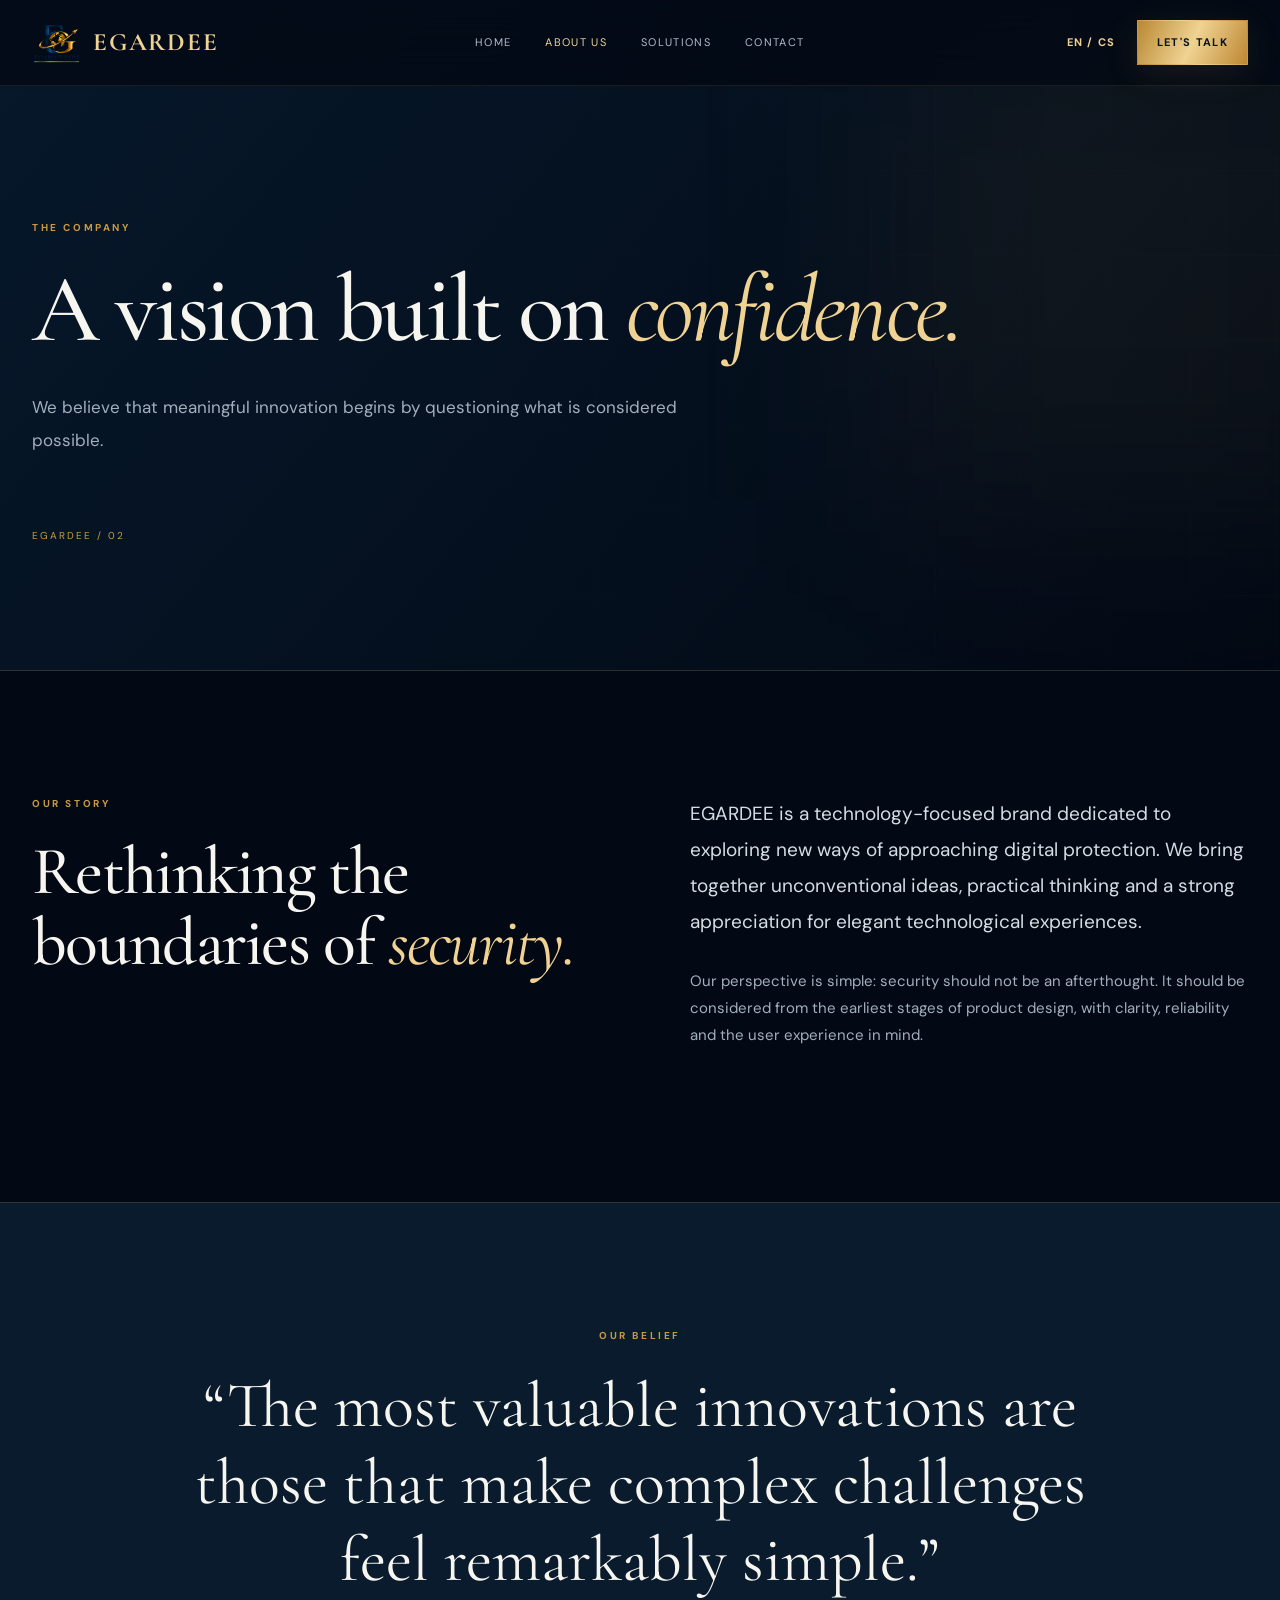
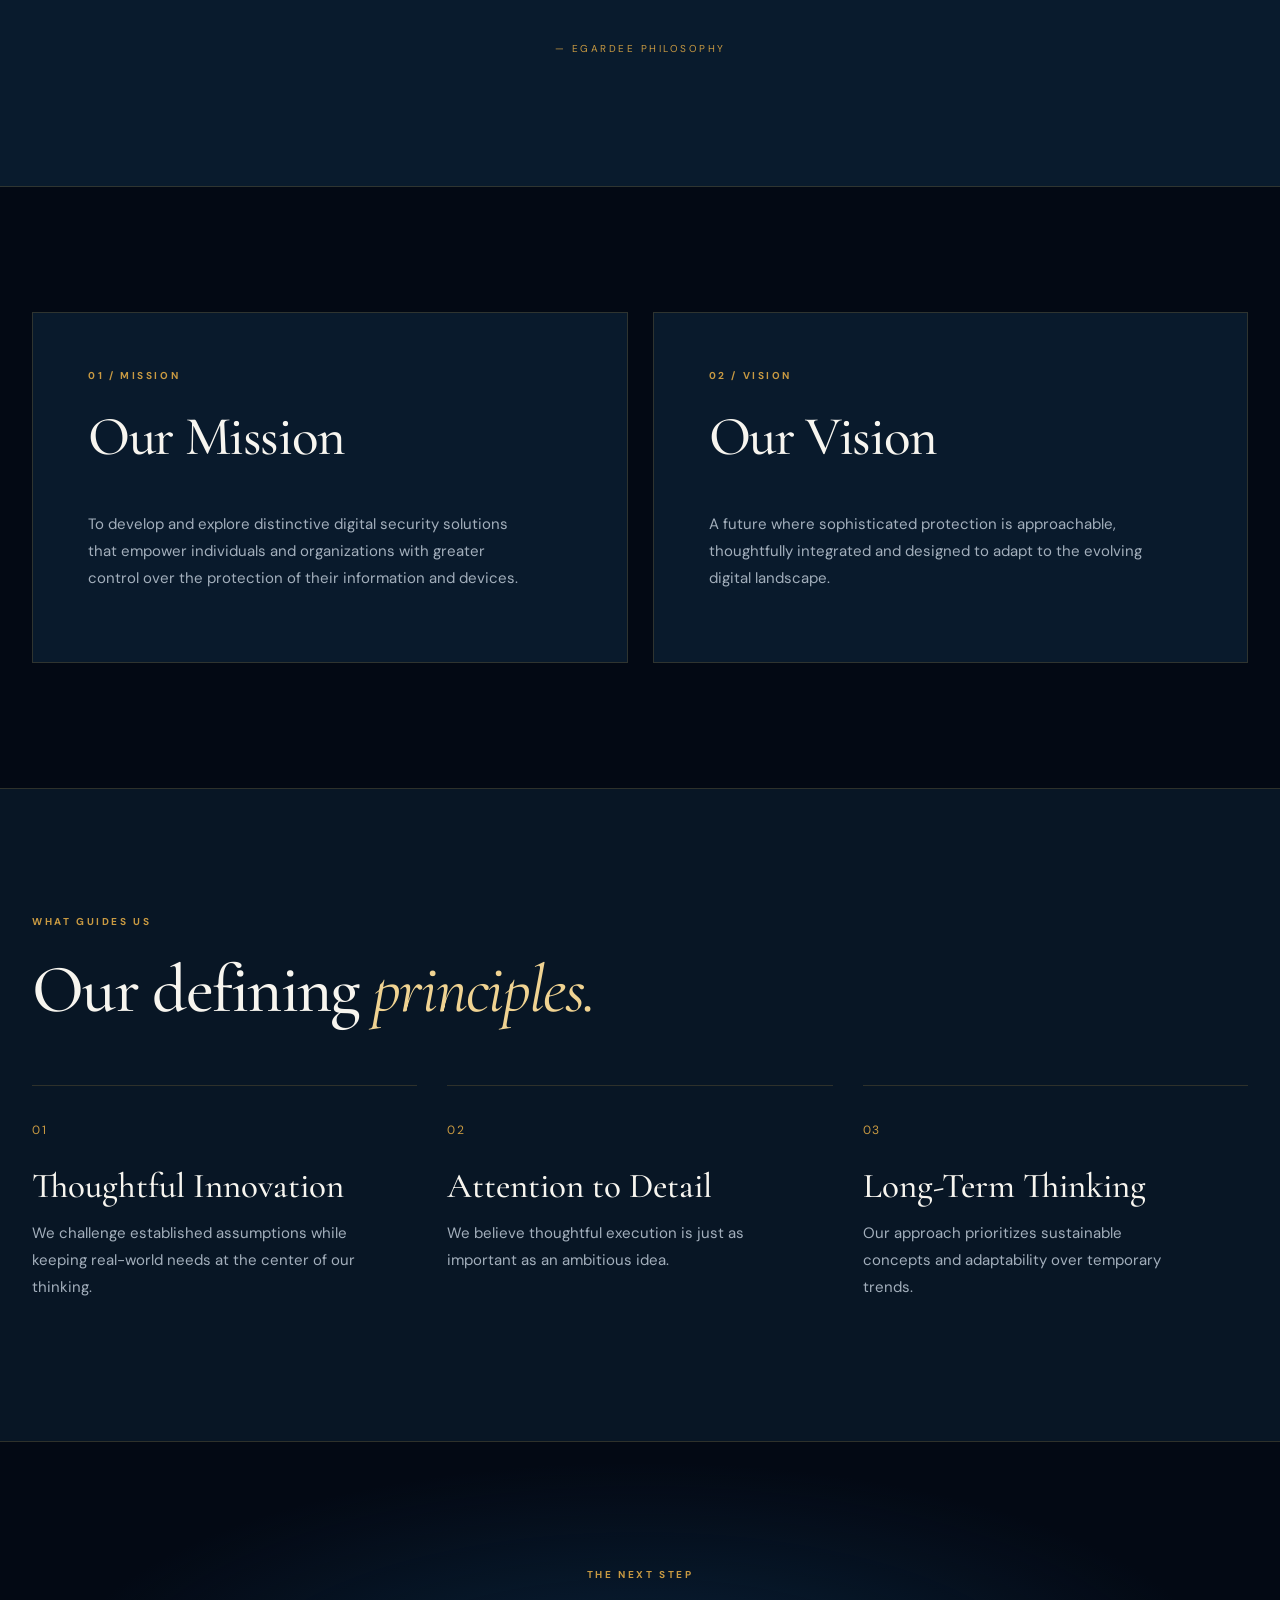
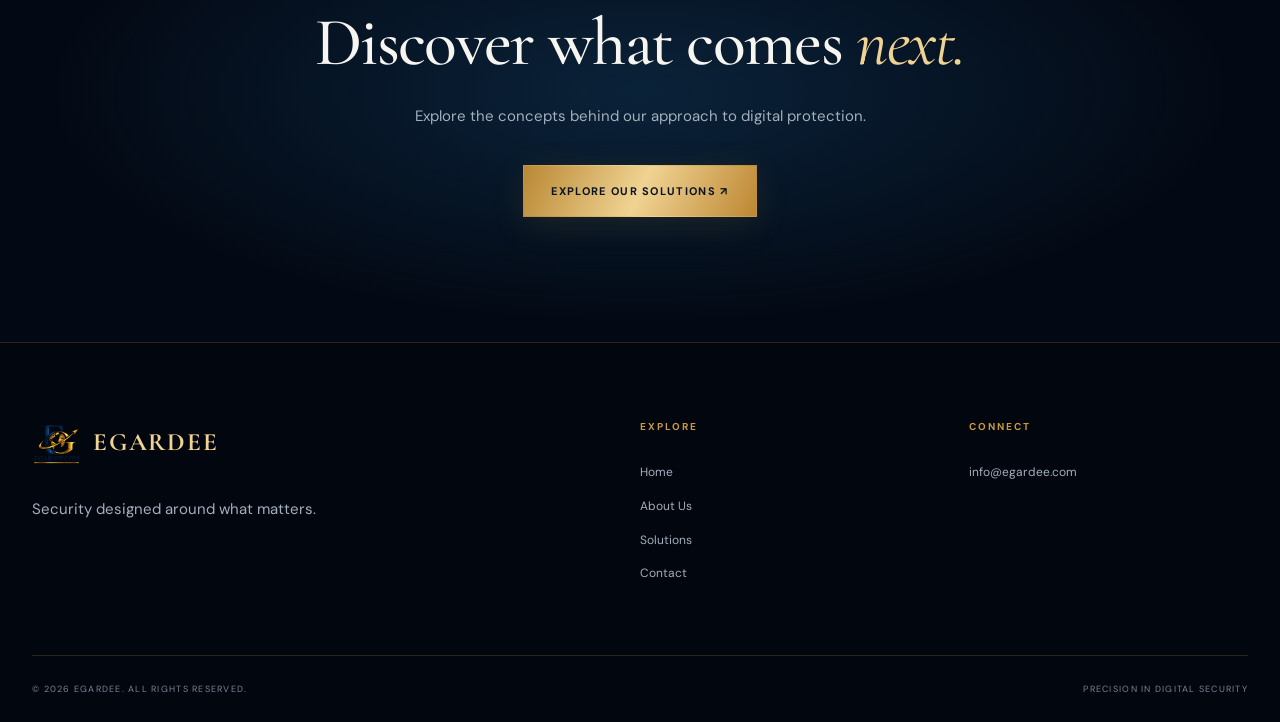
==== about.html @ 4871330c "sito concluso" ====
<!DOCTYPE html>
<html lang="en">
<head>
  <meta charset="UTF-8">
  <meta name="viewport" content="width=device-width, initial-scale=1">
  <meta name="theme-color" content="#030914">
  <title>About Us | EGARDEE</title>
  <link rel="icon" href="assets/logo.png">
  <link rel="preconnect" href="https://fonts.googleapis.com">
  <link rel="preconnect" href="https://fonts.gstatic.com" crossorigin>
  <link href="https://fonts.googleapis.com/css2?family=DM+Sans:wght@400;500;600;700&family=Cormorant+Garamond:wght@400;500;600;700&display=swap" rel="stylesheet">
  <link rel="stylesheet" href="css/style.css">
  <script src="js/i18n.js" defer></script>
  <script src="js/main.js" defer></script>
</head>
<body>
  <header class="site-header">
    <div class="container header-inner">
      <a href="index.html" class="brand"><img src="assets/logo.png" alt="EGARDEE"><span>EGARDEE</span></a>
      <nav class="nav-links" id="navigation">
        <a href="index.html" data-i18n="nav.home">Home</a>
        <a href="about.html" class="active" data-i18n="nav.about">About Us</a>
        <a href="solutions.html" data-i18n="nav.solutions">Solutions</a>
        <a href="contact.html" data-i18n="nav.contact">Contact</a>
      </nav>
      <div class="header-actions">
        <button class="lang-switch" id="langSwitch" aria-label="Change language">EN / CS</button>
        <a href="contact.html" class="btn btn-gold nav-cta" data-i18n="nav.cta">Let's Talk</a>
        <button class="menu-toggle" id="menuToggle" aria-label="Toggle menu" aria-expanded="false"><span></span><span></span><span></span></button>
      </div>
    </div>
  </header>

  <main>
    <section class="page-hero">
      <div class="page-hero-glow"></div>
      <div class="container reveal">
        <span class="eyebrow" data-i18n="about.tag">THE COMPANY</span>
        <h1 data-i18n-html="about.title">A vision built on <em>confidence.</em></h1>
        <p class="lead" data-i18n="about.lead">
          We believe that meaningful innovation begins by questioning what is considered possible.
        </p>
        <div class="page-hero-index">EGARDEE / 02</div>
      </div>
    </section>

    <section class="section">
      <div class="container intro-grid">
        <div class="reveal">
          <span class="eyebrow" data-i18n="about.storyTag">OUR STORY</span>
          <h2 data-i18n-html="about.storyTitle">Rethinking the boundaries of <em>security.</em></h2>
        </div>
        <div class="reveal">
          <p class="large-copy" data-i18n="about.storyText">
            EGARDEE is a technology-focused brand dedicated to exploring new
            ways of approaching digital protection. We bring together
            unconventional ideas, practical thinking and a strong appreciation
            for elegant technological experiences.
          </p>
          <p data-i18n="about.storyTextTwo">
            Our perspective is simple: security should not be an afterthought.
            It should be considered from the earliest stages of product design,
            with clarity, reliability and the user experience in mind.
          </p>
        </div>
      </div>
    </section>

    <section class="section about-statement">
      <div class="container statement-inner reveal">
        <span class="eyebrow" data-i18n="about.quoteTag">OUR BELIEF</span>
        <blockquote data-i18n="about.quote">
          “The most valuable innovations are those that make complex challenges feel remarkably simple.”
        </blockquote>
        <span class="statement-credit">— EGARDEE PHILOSOPHY</span>
      </div>
    </section>

    <section class="section">
      <div class="container mission-grid">
        <article class="mission-card reveal">
          <span class="eyebrow">01 / MISSION</span>
          <h2 data-i18n="about.missionTitle">Our Mission</h2>
          <p data-i18n="about.missionText">
            To develop and explore distinctive digital security solutions
            that empower individuals and organizations with greater
            control over the protection of their information and devices.
          </p>
        </article>
        <article class="mission-card reveal">
          <span class="eyebrow">02 / VISION</span>
          <h2 data-i18n="about.visionTitle">Our Vision</h2>
          <p data-i18n="about.visionText">
            A future where sophisticated protection is approachable,
            thoughtfully integrated and designed to adapt to the
            evolving digital landscape.
          </p>
        </article>
      </div>
    </section>

    <section class="section values-section">
      <div class="container">
        <div class="section-heading reveal">
          <div>
            <span class="eyebrow" data-i18n="about.valuesTag">WHAT GUIDES US</span>
            <h2 data-i18n-html="about.valuesTitle">Our defining <em>principles.</em></h2>
          </div>
        </div>
        <div class="values-grid">
          <article class="value-item reveal">
            <span class="value-number">01</span>
            <h3 data-i18n="about.principleOne">Thoughtful Innovation</h3>
            <p data-i18n="about.principleOneText">We challenge established assumptions while keeping real-world needs at the center of our thinking.</p>
          </article>
          <article class="value-item reveal">
            <span class="value-number">02</span>
            <h3 data-i18n="about.principleTwo">Attention to Detail</h3>
            <p data-i18n="about.principleTwoText">We believe thoughtful execution is just as important as an ambitious idea.</p>
          </article>
          <article class="value-item reveal">
            <span class="value-number">03</span>
            <h3 data-i18n="about.principleThree">Long-Term Thinking</h3>
            <p data-i18n="about.principleThreeText">Our approach prioritizes sustainable concepts and adaptability over temporary trends.</p>
          </article>
        </div>
      </div>
    </section>

    <section class="section cta-section">
      <div class="container cta-content reveal">
        <span class="eyebrow" data-i18n="common.nextStep">THE NEXT STEP</span>
        <h2 data-i18n-html="about.ctaTitle">Discover what comes <em>next.</em></h2>
        <p data-i18n="about.ctaText">Explore the concepts behind our approach to digital protection.</p>
        <a href="solutions.html" class="btn btn-gold" data-i18n="about.ctaButton">Explore Our Solutions ↗</a>
      </div>
    </section>
  </main>

  <footer class="site-footer">
    <div class="container footer-main">
      <div class="footer-brand">
        <a href="index.html" class="brand"><img src="assets/logo.png" alt=""><span>EGARDEE</span></a>
        <p data-i18n="footer.description">Security designed around what matters.</p>
      </div>
      <div class="footer-links">
        <h4 data-i18n="footer.explore">Explore</h4>
        <a href="index.html" data-i18n="nav.home">Home</a>
        <a href="about.html" data-i18n="nav.about">About Us</a>
        <a href="solutions.html" data-i18n="nav.solutions">Solutions</a>
        <a href="contact.html" data-i18n="nav.contact">Contact</a>
      </div>
      <div class="footer-links">
        <h4 data-i18n="footer.connect">Connect</h4>
        <a href="mailto:info@egardee.com">info@egardee.com</a>
      </div>
    </div>
    <div class="container footer-bottom">
      <span>© <span class="current-year"></span> EGARDEE. ALL RIGHTS RESERVED.</span>
      <span>PRECISION IN DIGITAL SECURITY</span>
    </div>
  </footer>
</body>
</html>
---- css/style.css ----
:root {
  --navy: #030914;
  --navy-light: #07182b;
  --navy-mid: #0b2440;
  --gold: #c99a42;
  --gold-light: #f0d392;
  --gold-dark: #8d652c;
  --white: #f7f5ef;
  --muted: #a3afbc;
  --border: rgba(201,154,66,.2);
  --font-body: "DM Sans", sans-serif;
  --font-display: "Cormorant Garamond", Georgia, serif;
  --container: 1240px;
}

*, *::before, *::after { box-sizing: border-box; }
html { scroll-behavior: smooth; scroll-padding-top: 90px; }
body {
  margin: 0;
  background: var(--navy);
  color: var(--white);
  font-family: var(--font-body);
  font-size: 15px;
  line-height: 1.8;
  overflow-x: hidden;
}
::selection { background: var(--gold); color: var(--navy); }
a { color: inherit; text-decoration: none; }
button, input, select, textarea { font: inherit; }
button { cursor: pointer; }
img { max-width: 100%; display: block; }
h1,h2,h3,h4,p { margin-top: 0; }
h1,h2,h3 { font-family: var(--font-display); font-weight: 500; line-height: 1.05; }
h1 { font-size: clamp(4rem, 7.5vw, 7.7rem); letter-spacing: -.035em; }
h2 { font-size: clamp(3.2rem, 5.3vw, 5.7rem); letter-spacing: -.025em; }
h3 { font-size: clamp(2rem, 3vw, 3.1rem); }
h1 em, h2 em { color: var(--gold-light); font-weight: 400; }
p { color: var(--muted); }
:focus-visible { outline: 2px solid var(--gold-light); outline-offset: 4px; }

.container { width: min(calc(100% - 64px), var(--container)); margin: auto; }
.section { padding: 125px 0; position: relative; }
.eyebrow {
  display: block;
  color: var(--gold);
  font-size: 10px;
  font-weight: 700;
  letter-spacing: .26em;
  line-height: 1.6;
  text-transform: uppercase;
  margin-bottom: 24px;
}
.lead { font-size: 17px; line-height: 1.95; max-width: 630px; }
.large-copy { color: #d6dce3; font-size: 19px; line-height: 1.9; }
.text-link {
  display: inline-flex;
  align-items: center;
  gap: 10px;
  color: var(--gold-light);
  border-bottom: 1px solid var(--gold);
  padding-bottom: 7px;
  font-size: 12px;
  font-weight: 700;
  letter-spacing: .09em;
  transition: gap .3s;
}
.text-link:hover { gap: 20px; }

.btn {
  display: inline-flex;
  justify-content: center;
  align-items: center;
  gap: 20px;
  padding: 15px 27px;
  min-height: 52px;
  border: 1px solid transparent;
  font-size: 11px;
  font-weight: 700;
  letter-spacing: .12em;
  text-transform: uppercase;
  transition: transform .3s, background .3s, border-color .3s, box-shadow .3s;
}
.btn:hover { transform: translateY(-3px); }
.btn-gold {
  color: #071321;
  background: linear-gradient(115deg,#b98834,#f0d392 50%,#bd8733);
  box-shadow: 0 8px 35px rgba(201,154,66,.12);
}
.btn-gold:hover { box-shadow: 0 12px 35px rgba(201,154,66,.27); }
.btn-outline { color: var(--gold-light); border-color: var(--border); background: transparent; }
.btn-outline:hover { border-color: var(--gold); background: rgba(201,154,66,.07); }
.button-group { display: flex; flex-wrap: wrap; gap: 14px; }

/* Header */
.site-header {
  position: fixed;
  inset: 0 0 auto;
  z-index: 100;
  height: 86px;
  background: rgba(3,9,20,.8);
  border-bottom: 1px solid rgba(201,154,66,.12);
  backdrop-filter: blur(22px);
  -webkit-backdrop-filter: blur(22px);
  transition: background .3s, height .3s;
}
.site-header.scrolled { height: 72px; background: rgba(3,9,20,.97); }
.header-inner { height: 100%; display: flex; align-items: center; justify-content: space-between; gap: 30px; }
.brand { display: inline-flex; align-items: center; gap: 12px; flex-shrink: 0; }
.brand img { width: 49px; height: 49px; object-fit: contain; }
.brand span {
  font-family: var(--font-display);
  font-size: 25px;
  font-weight: 700;
  letter-spacing: .07em;
  color: var(--gold-light);
}
.nav-links { display: flex; align-items: center; gap: 34px; }
.nav-links a {
  font-size: 11px;
  letter-spacing: .12em;
  text-transform: uppercase;
  color: #b3bdc9;
  transition: color .25s;
}
.nav-links a:hover, .nav-links a.active { color: var(--gold-light); }
.header-actions { display: flex; align-items: center; gap: 16px; }
.nav-cta { padding: 12px 19px; min-height: 43px; }
.lang-switch {
  background: none;
  border: 0;
  color: var(--gold-light);
  font-size: 11px;
  font-weight: 700;
  letter-spacing: .1em;
  white-space: nowrap;
}
.menu-toggle { display: none; background: none; border: 0; padding: 8px; }
.menu-toggle span { display: block; width: 24px; height: 1px; background: var(--gold-light); margin: 6px 0; }

/* Home hero */
.hero {
  min-height: 850px;
  min-height: 100svh;
  position: relative;
  display: flex;
  flex-direction: column;
  justify-content: center;
  overflow: hidden;
  padding-top: 100px;
  background:
    radial-gradient(ellipse at 78% 40%,rgba(13,55,96,.45),transparent 45%),
    linear-gradient(135deg,#030914,#07182b 70%,#030914);
}
.hero::before, .page-hero::before {
  content: "";
  position: absolute;
  inset: 0;
  pointer-events: none;
  opacity: .28;
  background-image: linear-gradient(rgba(201,154,66,.055) 1px,transparent 1px),
                    linear-gradient(90deg,rgba(201,154,66,.055) 1px,transparent 1px);
  background-size: 85px 85px;
  mask-image: linear-gradient(90deg,transparent,#000);
}
.hero-glow {
  position: absolute;
  width: 650px; height: 650px;
  right: -160px; top: 15%;
  border-radius: 50%;
  background: rgba(201,154,66,.055);
  filter: blur(100px);
}
.hero-grid {
  display: grid;
  grid-template-columns: 1.05fr .95fr;
  align-items: center;
  gap: 30px;
  position: relative;
  z-index: 1;
  padding: 70px 0;
}
.hero-content h1 { max-width: 740px; margin-bottom: 28px; }
.hero-content .lead { margin-bottom: 38px; }
.hero-caption {
  margin-top: 80px;
  display: flex;
  align-items: center;
  gap: 18px;
  font-size: 9px;
  letter-spacing: .2em;
  color: var(--muted);
}
.gold-line { width: 50px; height: 1px; background: var(--gold); }
.hero-visual { position: relative; min-height: 580px; display: grid; place-items: center; }
.logo-frame { width: 100%; position: relative; z-index: 2; }
.hero-logo {
  width: 100%;
  max-height: 540px;
  object-fit: contain;
  filter: drop-shadow(0 20px 70px rgba(201,154,66,.13));
  animation: float 7s ease-in-out infinite;
}
.orb { position: absolute; border: 1px solid rgba(201,154,66,.22); border-radius: 50%; }
.orb-one { width: 440px; height: 440px; animation: rotate 35s linear infinite; }
.orb-two { width: 560px; height: 560px; border-style: dashed; opacity: .3; animation: rotate 55s linear infinite reverse; }
.visual-label { position: absolute; bottom: 0; right: 0; color: var(--gold); font-size: 9px; letter-spacing: .25em; }
.hero-bottom {
  display: flex;
  justify-content: space-between;
  padding: 24px 0 35px;
  color: var(--gold);
  font-size: 10px;
  letter-spacing: .2em;
}

/* General sections */
.section-intro { background: #07111f; border-top: 1px solid var(--border); }
.intro-grid { display: grid; grid-template-columns: 1fr 1fr; gap: 100px; align-items: start; }
.intro-grid h2 { max-width: 560px; }
.intro-grid p { margin-bottom: 28px; }
.section-solutions { background: var(--navy); }
.section-heading { display: flex; justify-content: space-between; align-items: end; gap: 50px; margin-bottom: 60px; }
.section-heading h2 { margin-bottom: 0; }
.section-heading > p { max-width: 320px; margin: 0; }

.solution-grid { display: grid; grid-template-columns: repeat(2,1fr); gap: 24px; }
.solution-card {
  position: relative;
  background: linear-gradient(145deg,#0a1c31,#06101d);
  border: 1px solid var(--border);
  padding: 35px;
  overflow: hidden;
  transition: border-color .3s, transform .3s;
}
.solution-card:hover { border-color: rgba(201,154,66,.6); transform: translateY(-6px); }
.card-top { display: flex; justify-content: space-between; align-items: center; color: var(--gold); font-size: 10px; letter-spacing: .2em; }
.card-icon { font-size: 25px; }
.solution-art { height: 290px; position: relative; display: grid; place-items: center; overflow: hidden; }
.image-art-frame {
  width: 145px; height: 145px;
  display: grid; place-items: center;
  border: 1px solid var(--gold);
  transform: rotate(45deg);
  box-shadow: 0 0 70px rgba(201,154,66,.12), inset 0 0 45px rgba(201,154,66,.08);
}
.image-art-frame span { font-size: 75px; color: var(--gold-light); transform: rotate(-45deg); }
.image-art-grid { position: absolute; inset: 0; z-index: -1; background: radial-gradient(circle,rgba(201,154,66,.12),transparent 65%); }
.solution-card h3 { max-width: 440px; margin: 12px 0 18px; }
.solution-card p { min-height: 110px; }
.solution-card .text-link { margin-top: 16px; }

/* USB illustration */
.usb-device { position: relative; display: flex; align-items: center; transform: rotate(-30deg); z-index: 2; filter: drop-shadow(0 20px 30px rgba(0,0,0,.5)); }
.usb-plug {
  width: 65px; height: 75px;
  border: 2px solid #b7a27a;
  border-radius: 5px 0 0 5px;
  background: linear-gradient(160deg,#e7d5aa,#80632f);
}
.usb-body {
  width: 185px; height: 100px;
  display: grid; place-items: center;
  border: 1px solid var(--gold);
  border-radius: 7px 20px 20px 7px;
  background: linear-gradient(150deg,#163b60,#030914 65%,#0b2a48);
  box-shadow: inset 0 0 20px rgba(201,154,66,.1);
}
.usb-body span { font-family: var(--font-display); color: var(--gold-light); font-size: 45px; }
.usb-ring, .usb-halo {
  position: absolute;
  width: 280px; height: 280px;
  border: 1px solid rgba(201,154,66,.3);
  border-radius: 50%;
  box-shadow: 0 0 65px rgba(201,154,66,.08);
}

/* Values */
.values-section { background: #081625; border-top: 1px solid var(--border); border-bottom: 1px solid var(--border); }
.center-heading { text-align: center; margin-bottom: 65px; }
.values-grid { display: grid; grid-template-columns: repeat(3,1fr); gap: 30px; }
.value-item { border-top: 1px solid var(--border); padding-top: 30px; }
.value-number { color: var(--gold); font-size: 12px; letter-spacing: .15em; }
.value-item h3 { margin: 25px 0 15px; font-size: 35px; }
.value-item p { max-width: 330px; }

/* CTA */
.cta-section {
  text-align: center;
  background: radial-gradient(ellipse at center,rgba(16,55,88,.55),transparent 65%),var(--navy);
  overflow: hidden;
}
.cta-content { max-width: 850px; }
.cta-content h2 { margin-bottom: 25px; }
.cta-content p { max-width: 520px; margin: 0 auto 35px; }

/* Inner pages */
.page-hero {
  position: relative;
  padding: 220px 0 125px;
  background: linear-gradient(130deg,#06182b,#030914);
  overflow: hidden;
  border-bottom: 1px solid var(--border);
}
.page-hero .container { position: relative; z-index: 2; }
.page-hero h1 { max-width: 930px; margin-bottom: 30px; }
.page-hero .lead { max-width: 700px; }
.page-hero-glow {
  position: absolute;
  width: 500px; height: 500px;
  right: -100px; top: 0;
  background: rgba(201,154,66,.06);
  filter: blur(100px);
}
.page-hero-index { color: var(--gold); margin-top: 70px; font-size: 10px; letter-spacing: .2em; }
.about-statement { background: #091b2d; text-align: center; border-block: 1px solid var(--border); }
.statement-inner { max-width: 950px; }
.statement-inner blockquote {
  font-family: var(--font-display);
  font-size: clamp(2.7rem,5vw,5rem);
  line-height: 1.2;
  color: var(--white);
  margin: 0 0 35px;
}
.statement-credit { font-size: 10px; color: var(--gold); letter-spacing: .25em; }
.mission-grid { display: grid; grid-template-columns: 1fr 1fr; gap: 25px; }
.mission-card { border: 1px solid var(--border); background: #091a2c; padding: 55px; }
.mission-card h2 { font-size: 55px; }
.mission-card p { max-width: 450px; }

/* Products */
.product-section { scroll-margin-top: 70px; }
.product-alt { background: #081625; border-block: 1px solid var(--border); }
.product-layout { display: grid; grid-template-columns: 1fr 1fr; gap: 75px; align-items: center; }
.product-content h2 { margin-bottom: 30px; }
.product-content p { margin-bottom: 23px; }
.product-content .btn { margin-top: 20px; }
.visual-panel {
  position: relative;
  min-height: 500px;
  display: flex;
  flex-direction: column;
  justify-content: space-between;
  padding: 28px;
  border: 1px solid var(--border);
  background: radial-gradient(circle at center,#102f4c,#06101e 70%);
  overflow: hidden;
}
.visual-panel::before {
  content: "";
  position: absolute; inset: 0;
  background-image: linear-gradient(rgba(201,154,66,.05) 1px,transparent 1px),linear-gradient(90deg,rgba(201,154,66,.05) 1px,transparent 1px);
  background-size: 35px 35px;
}
.panel-label,.panel-footer { position: relative; z-index: 2; font-size: 10px; letter-spacing: .18em; color: var(--gold); }
.security-diagram { display: flex; align-items: center; justify-content: center; position: relative; z-index: 2; }
.diagram-node {
  width: 115px; height: 115px;
  display: flex; flex-direction: column; align-items: center; justify-content: center;
  border: 1px solid var(--border);
  color: var(--gold-light);
  font-size: 14px;
  letter-spacing: .08em;
  text-align: center;
}
.diagram-node small { font-size: 9px; color: var(--muted); }
.diagram-node.featured { border-color: var(--gold); background: rgba(201,154,66,.08); font-size: 35px; }
.diagram-connector { width: 35px; height: 1px; background: var(--gold); }
.usb-showcase { flex: 1; display: grid; place-items: center; position: relative; }
.usb-device.large .usb-body { width: 230px; height: 125px; }
.usb-device.large .usb-plug { width: 80px; height: 90px; }
.usb-halo { width: 370px; height: 370px; }
.feature-strip {
  display: grid;
  grid-template-columns: repeat(3,1fr);
  gap: 20px;
  margin-top: 75px;
  border-top: 1px solid var(--border);
  padding-top: 35px;
}
.feature-strip div { display: flex; flex-direction: column; gap: 8px; }
.feature-strip span { font-size: 10px; color: var(--gold); }
.feature-strip strong { font-size: 13px; font-weight: 500; }

/* Contact */
.contact-grid { display: grid; grid-template-columns: .85fr 1.15fr; gap: 90px; align-items: start; }
.contact-info h2 { font-size: clamp(3rem,4.5vw,5rem); }
.contact-info > p { margin-bottom: 55px; }
.contact-detail { border-top: 1px solid var(--border); padding: 24px 0; }
.detail-label { display: block; color: var(--gold); font-size: 10px; letter-spacing: .2em; margin-bottom: 10px; }
.contact-detail a { font-family: var(--font-display); font-size: 28px; }
.contact-detail a:hover { color: var(--gold-light); }
.contact-detail p { margin: 0; }
.contact-note { display: flex; gap: 18px; margin-top: 35px; padding: 25px; background: #0a1c30; border: 1px solid var(--border); }
.contact-note span { color: var(--gold); font-size: 26px; }
.contact-note p { margin: 0; font-size: 12px; }
.contact-form-wrap { padding: 50px; background: #0a1a2b; border: 1px solid var(--border); }
.form-heading { margin-bottom: 35px; }
.form-heading h3 { margin: 0; }
.form-row { display: grid; grid-template-columns: 1fr 1fr; gap: 20px; }
.form-field { margin-bottom: 24px; }
.form-field label { display: block; font-size: 11px; font-weight: 600; letter-spacing: .06em; margin-bottom: 10px; }
.form-field input,.form-field select,.form-field textarea {
  width: 100%;
  min-height: 49px;
  padding: 13px 15px;
  background: #06111f;
  border: 1px solid rgba(201,154,66,.2);
  border-radius: 0;
  color: var(--white);
  outline: none;
  transition: border-color .25s;
}
.form-field textarea { resize: vertical; min-height: 150px; }
.form-field input:focus,.form-field select:focus,.form-field textarea:focus { border-color: var(--gold); }
.form-field input::placeholder,.form-field textarea::placeholder { color: #778594; }
.form-field select option { background: #06111f; }
.checkbox-field { display: flex; gap: 12px; align-items: flex-start; margin-bottom: 30px; color: var(--muted); font-size: 12px; cursor: pointer; }
.checkbox-field input { accent-color: var(--gold); margin-top: 5px; }
.form-submit,.gmail-button { width: 100%; margin-bottom: 12px; }
.form-disclaimer { font-size: 11px; margin-top: 15px; }

/* Footer */
.site-footer { background: #02060e; border-top: 1px solid var(--border); padding-top: 75px; }
.footer-main { display: grid; grid-template-columns: 2fr 1fr 1fr; gap: 50px; padding-bottom: 70px; }
.footer-brand p { max-width: 300px; margin-top: 20px; }
.footer-links { display: flex; flex-direction: column; align-items: flex-start; gap: 12px; }
.footer-links h4 { color: var(--gold); text-transform: uppercase; font-size: 10px; letter-spacing: .2em; margin-bottom: 14px; }
.footer-links a,.footer-links span { font-size: 12px; color: var(--muted); transition: color .25s; }
.footer-links a:hover { color: var(--gold-light); }
.footer-bottom { display: flex; justify-content: space-between; gap: 20px; padding: 25px 0; border-top: 1px solid var(--border); color: #798595; font-size: 9px; letter-spacing: .14em; }

/* Animations */
.reveal { opacity: 0; transform: translateY(28px); transition: opacity .85s ease,transform .85s ease; }
.reveal.visible { opacity: 1; transform: translateY(0); }
@keyframes float { 0%,100% { transform: translateY(0); } 50% { transform: translateY(-18px); } }
@keyframes rotate { to { transform: rotate(360deg); } }

/* Tablet */
@media(max-width: 1100px) {
  .nav-links { gap: 18px; }
  .hero-grid { grid-template-columns: 1fr 1fr; }
  .hero-visual { min-height: 450px; }
  .orb-one { width: 320px; height: 320px; }
  .orb-two { width: 400px; height: 400px; }
  .product-layout { gap: 40px; }
  .contact-grid { gap: 40px; }
  .contact-form-wrap { padding: 35px; }
}

/* Mobile */
@media(max-width: 800px) {
  .container { width: min(calc(100% - 36px),var(--container)); }
  .section { padding: 85px 0; }
  .site-header { height: 72px; }
  .brand img { width: 42px; height: 42px; }
  .brand span { font-size: 21px; }
  .menu-toggle { display: block; }
  .nav-cta { display: none; }
  .nav-links {
    display: none;
    position: absolute;
    top: 72px; left: 0; right: 0;
    padding: 25px 20px 35px;
    flex-direction: column;
    align-items: stretch;
    gap: 0;
    background: #040c18;
    border-bottom: 1px solid var(--border);
  }
  .nav-links.open { display: flex; }
  .nav-links a { padding: 15px; border-bottom: 1px solid var(--border); }
  .hero { min-height: auto; padding-top: 100px; }
  .hero-grid { grid-template-columns: 1fr; gap: 0; padding: 65px 0 25px; }
  .hero-content h1 { font-size: clamp(3.8rem,12vw,6rem); }
  .hero-visual { min-height: 350px; }
  .hero-logo { max-height: 360px; }
  .orb-one { width: 260px; height: 260px; }
  .orb-two { width: 340px; height: 340px; }
  .hero-caption { margin-top: 45px; }
  .hero-bottom { padding-bottom: 25px; }
  .intro-grid,.solution-grid,.mission-grid,.contact-grid { grid-template-columns: 1fr; gap: 35px; }
  .section-heading { display: block; }
  .section-heading > p { margin-top: 25px; }
  .values-grid { grid-template-columns: 1fr; gap: 40px; }
  .page-hero { padding: 160px 0 85px; }
  .product-layout { grid-template-columns: 1fr; }
  .product-alt .product-visual { order: 2; }
  .product-alt .product-content { order: 1; }
  .feature-strip { grid-template-columns: 1fr; }
  .footer-main { grid-template-columns: 1fr 1fr; }
  .footer-brand { grid-column: 1/-1; }
}

@media(max-width: 520px) {
  .hero-content h1,.page-hero h1 { font-size: 3.65rem; }
  h2 { font-size: 3.15rem; }
  .lead { font-size: 15px; }
  .button-group { flex-direction: column; align-items: stretch; }
  .button-group .btn { width: 100%; }
  .solution-card { padding: 25px; }
  .solution-art { height: 235px; }
  .mission-card { padding: 30px; }
  .mission-card h2 { font-size: 42px; }
  .visual-panel { min-height: 360px; padding: 18px; }
  .diagram-node { width: 85px; height: 85px; font-size: 11px; }
  .diagram-connector { width: 15px; }
  .usb-device.large .usb-body { width: 160px; height: 90px; }
  .usb-device.large .usb-plug { width: 55px; height: 65px; }
  .usb-halo { width: 250px; height: 250px; }
  .contact-form-wrap { padding: 25px 20px; }
  .form-row { grid-template-columns: 1fr; gap: 0; }
  .footer-main { grid-template-columns: 1fr 1fr; gap: 35px 20px; }
  .footer-bottom { flex-direction: column; }
}

@media(prefers-reduced-motion: reduce) {
  *,*::before,*::after { scroll-behavior: auto !important; animation-duration: .01ms !important; transition-duration: .01ms !important; }
  .reveal { opacity: 1; transform: none; }
}
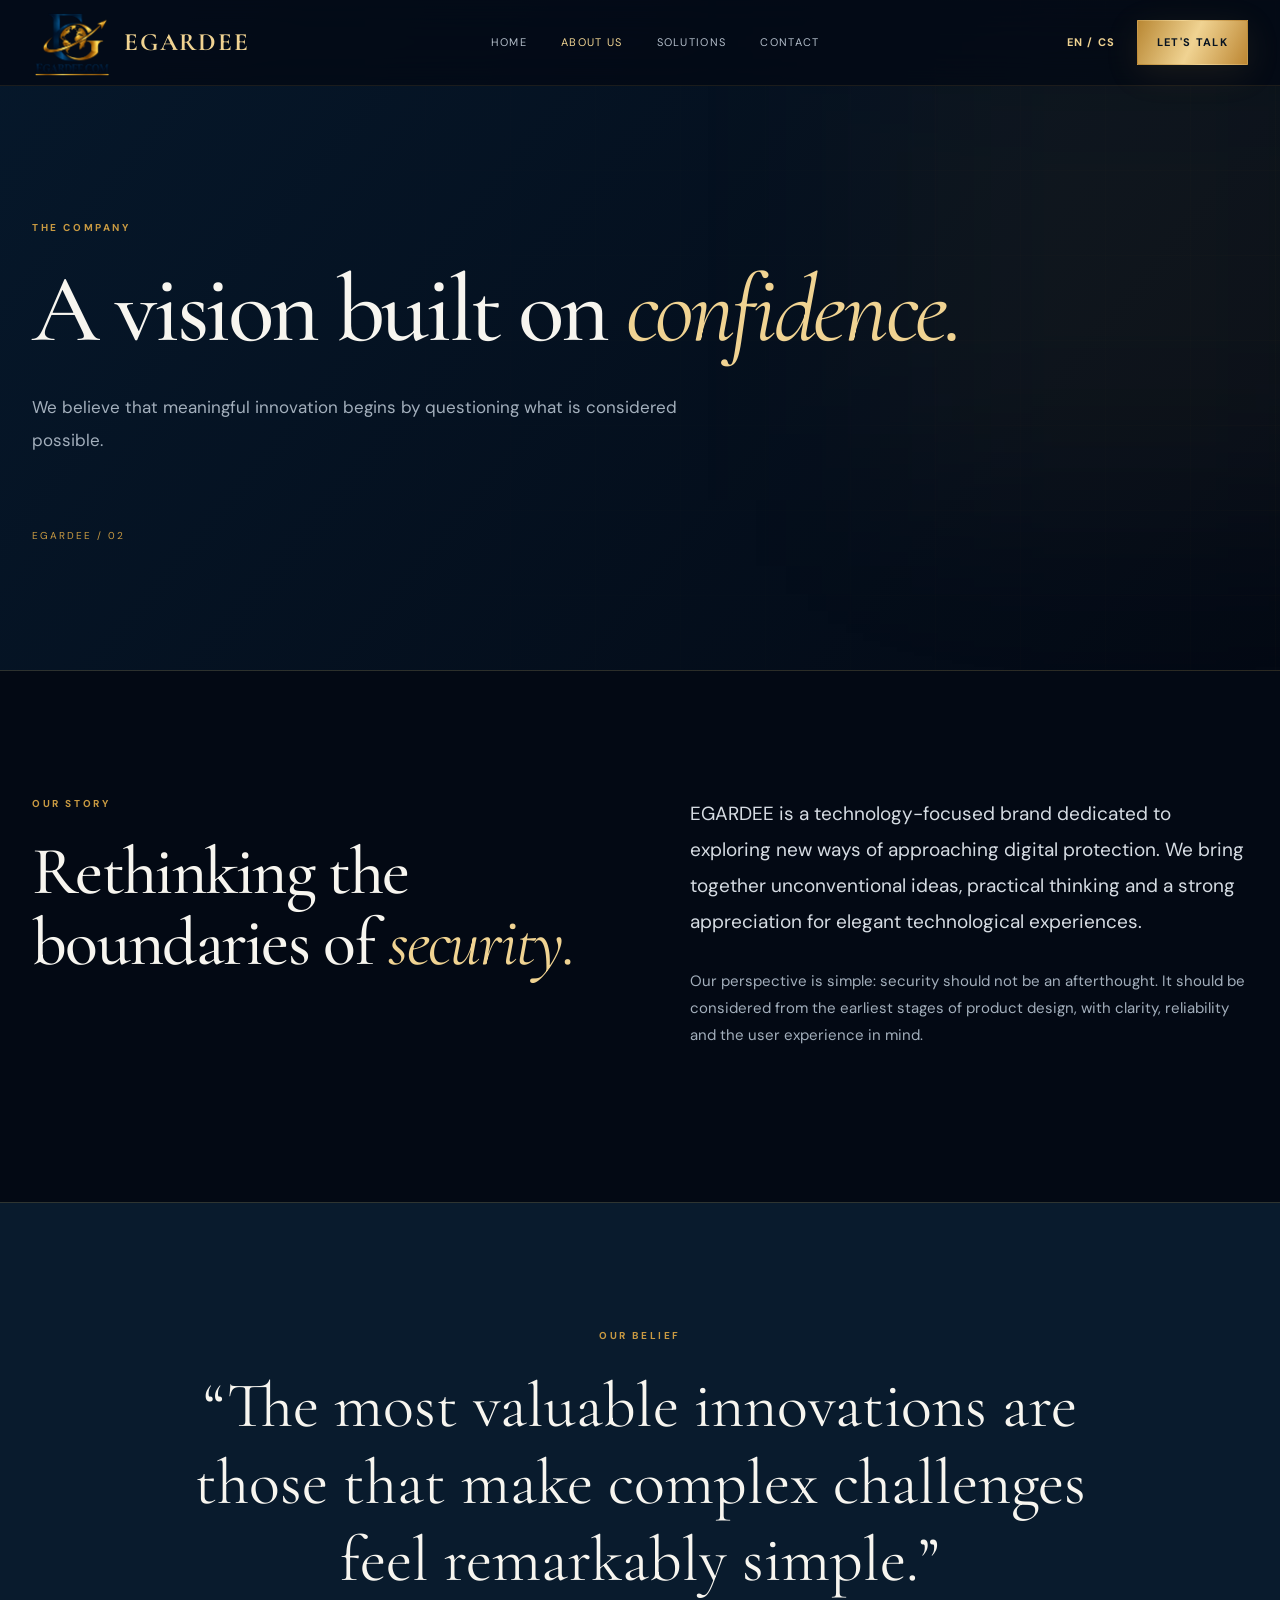
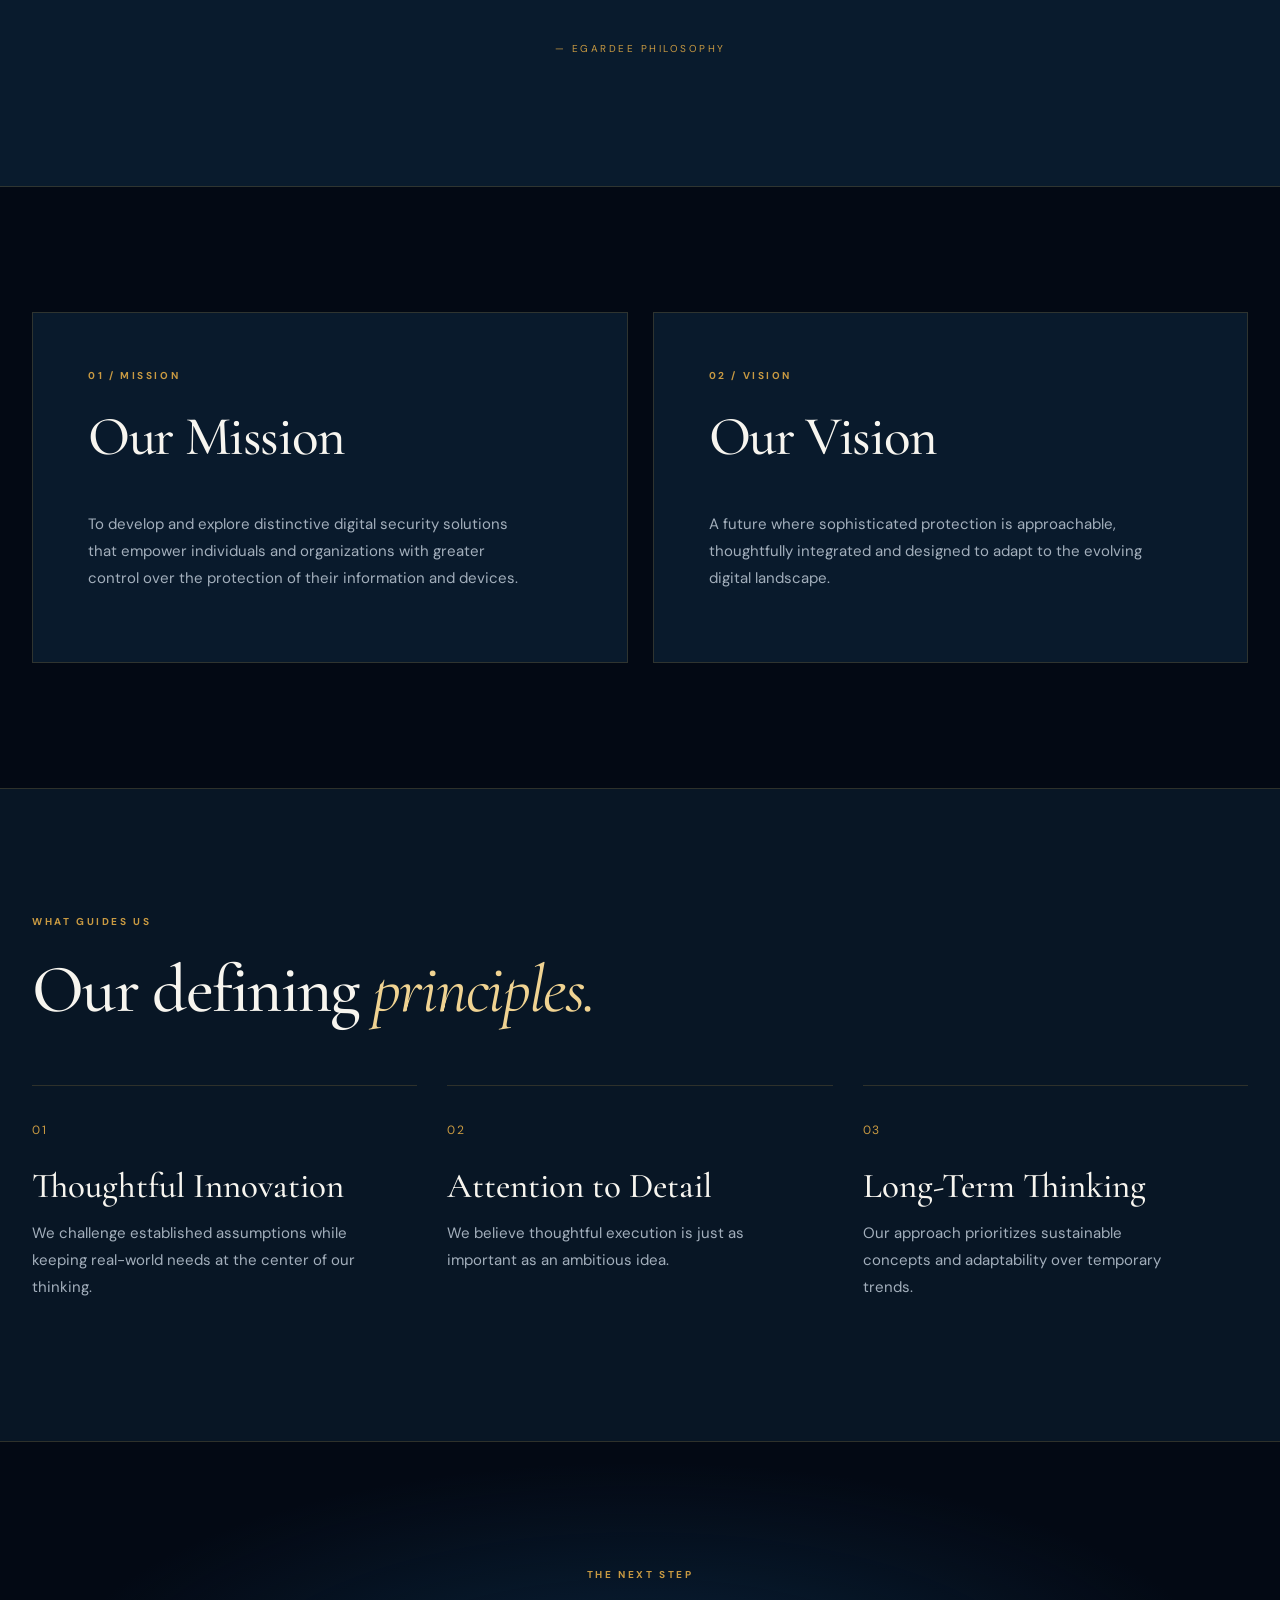
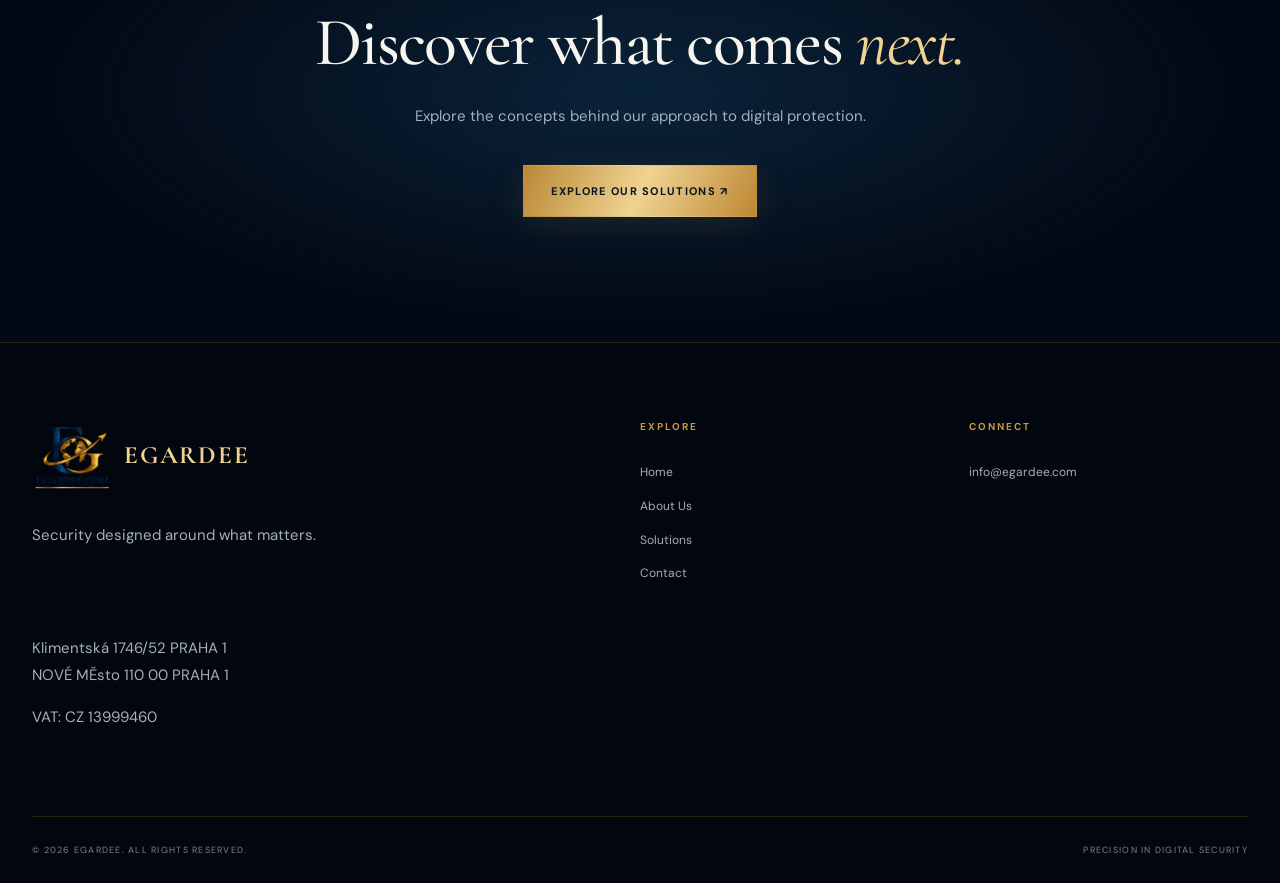
==== commit b926021c: "aggiunta dettagli contatti e partita iva in tutte le pagine" ====
--- a/about.html
+++ b/about.html
@@ -155,6 +155,10 @@
         <h4 data-i18n="footer.connect">Connect</h4>
         <a href="mailto:info@egardee.com">info@egardee.com</a>
       </div>
+      <div>
+        <p>Klimentská 1746/52 PRAHA 1 <br> NOVÉ MĚsto 110 00 PRAHA 1</p>
+        <p>VAT: CZ 13999460</p>
+      </div>
     </div>
     <div class="container footer-bottom">
       <span>© <span class="current-year"></span> EGARDEE. ALL RIGHTS RESERVED.</span>
--- a/css/style.css
+++ b/css/style.css
@@ -107,7 +107,7 @@
 .site-header.scrolled { height: 72px; background: rgba(3,9,20,.97); }
 .header-inner { height: 100%; display: flex; align-items: center; justify-content: space-between; gap: 30px; }
 .brand { display: inline-flex; align-items: center; gap: 12px; flex-shrink: 0; }
-.brand img { width: 49px; height: 49px; object-fit: contain; }
+.brand img { width: 80px; height: auto; object-fit: contain; }
 .brand span {
   font-family: var(--font-display);
   font-size: 25px;
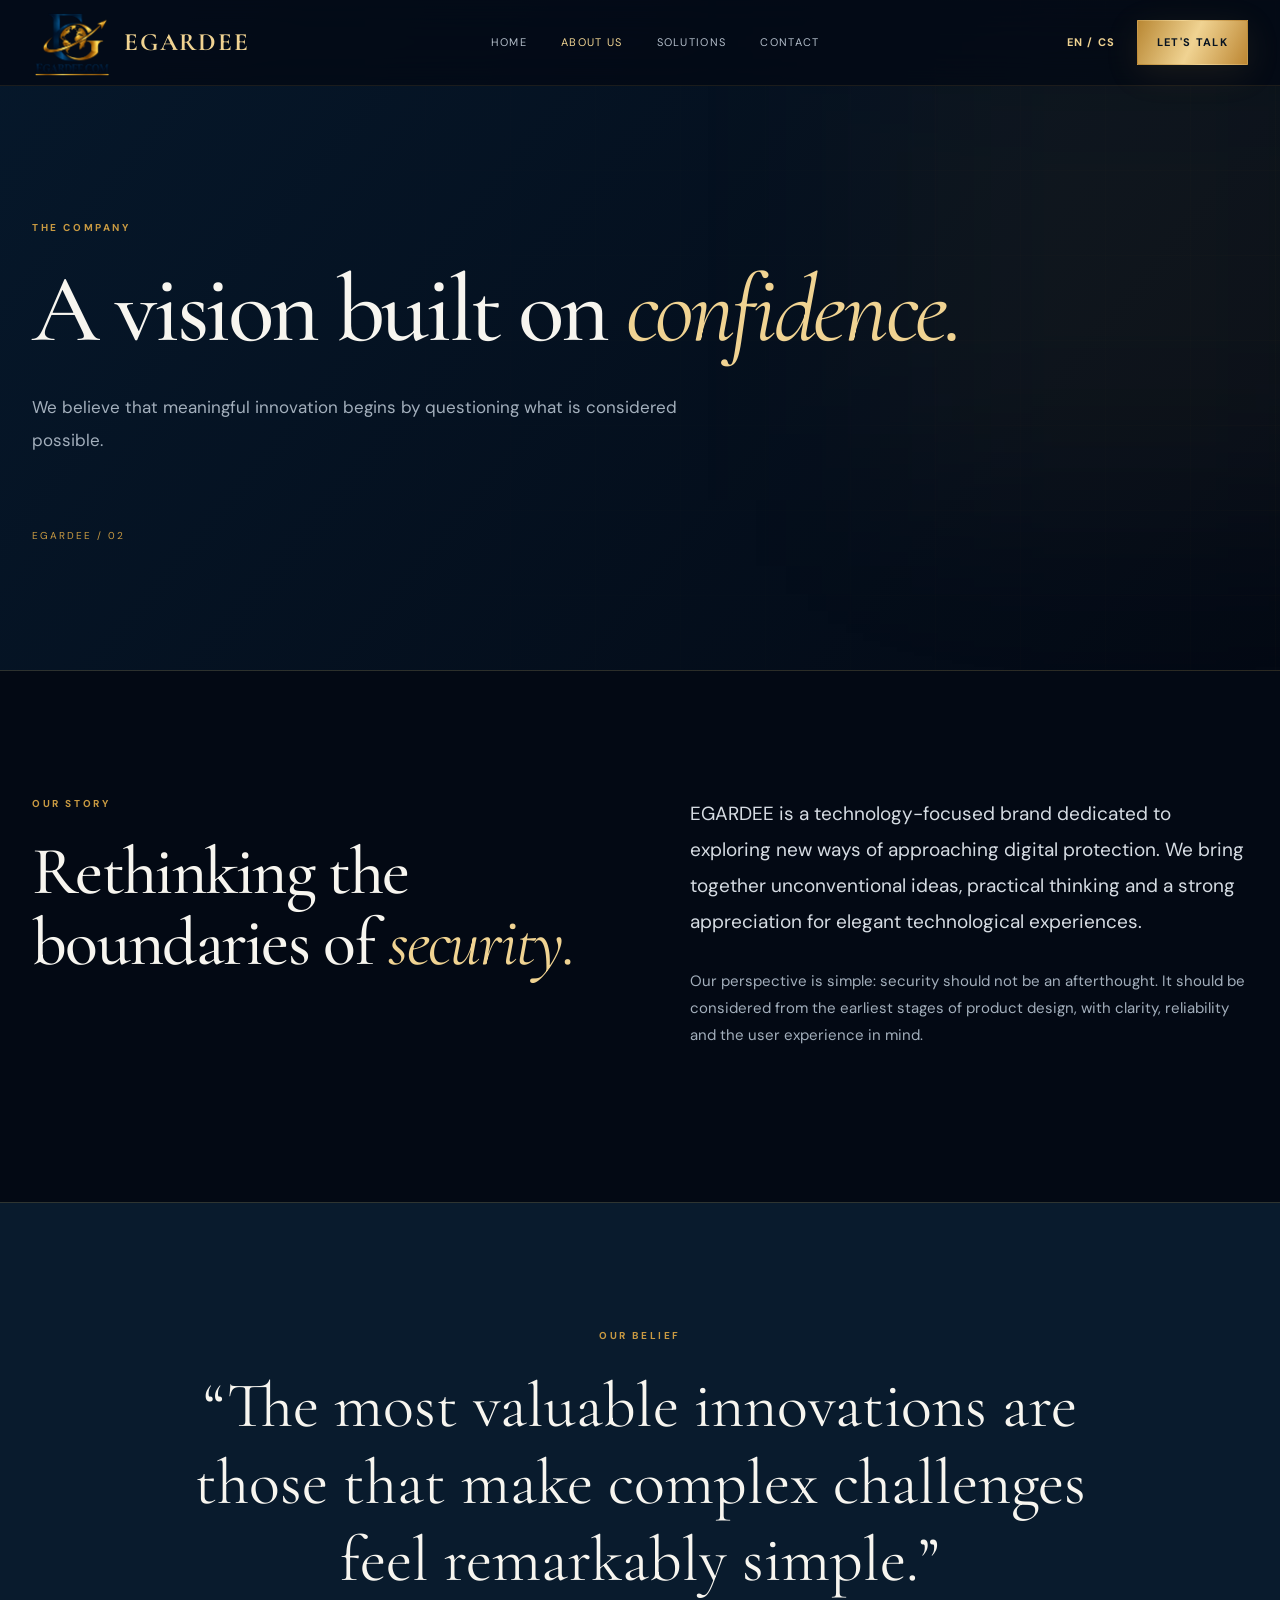
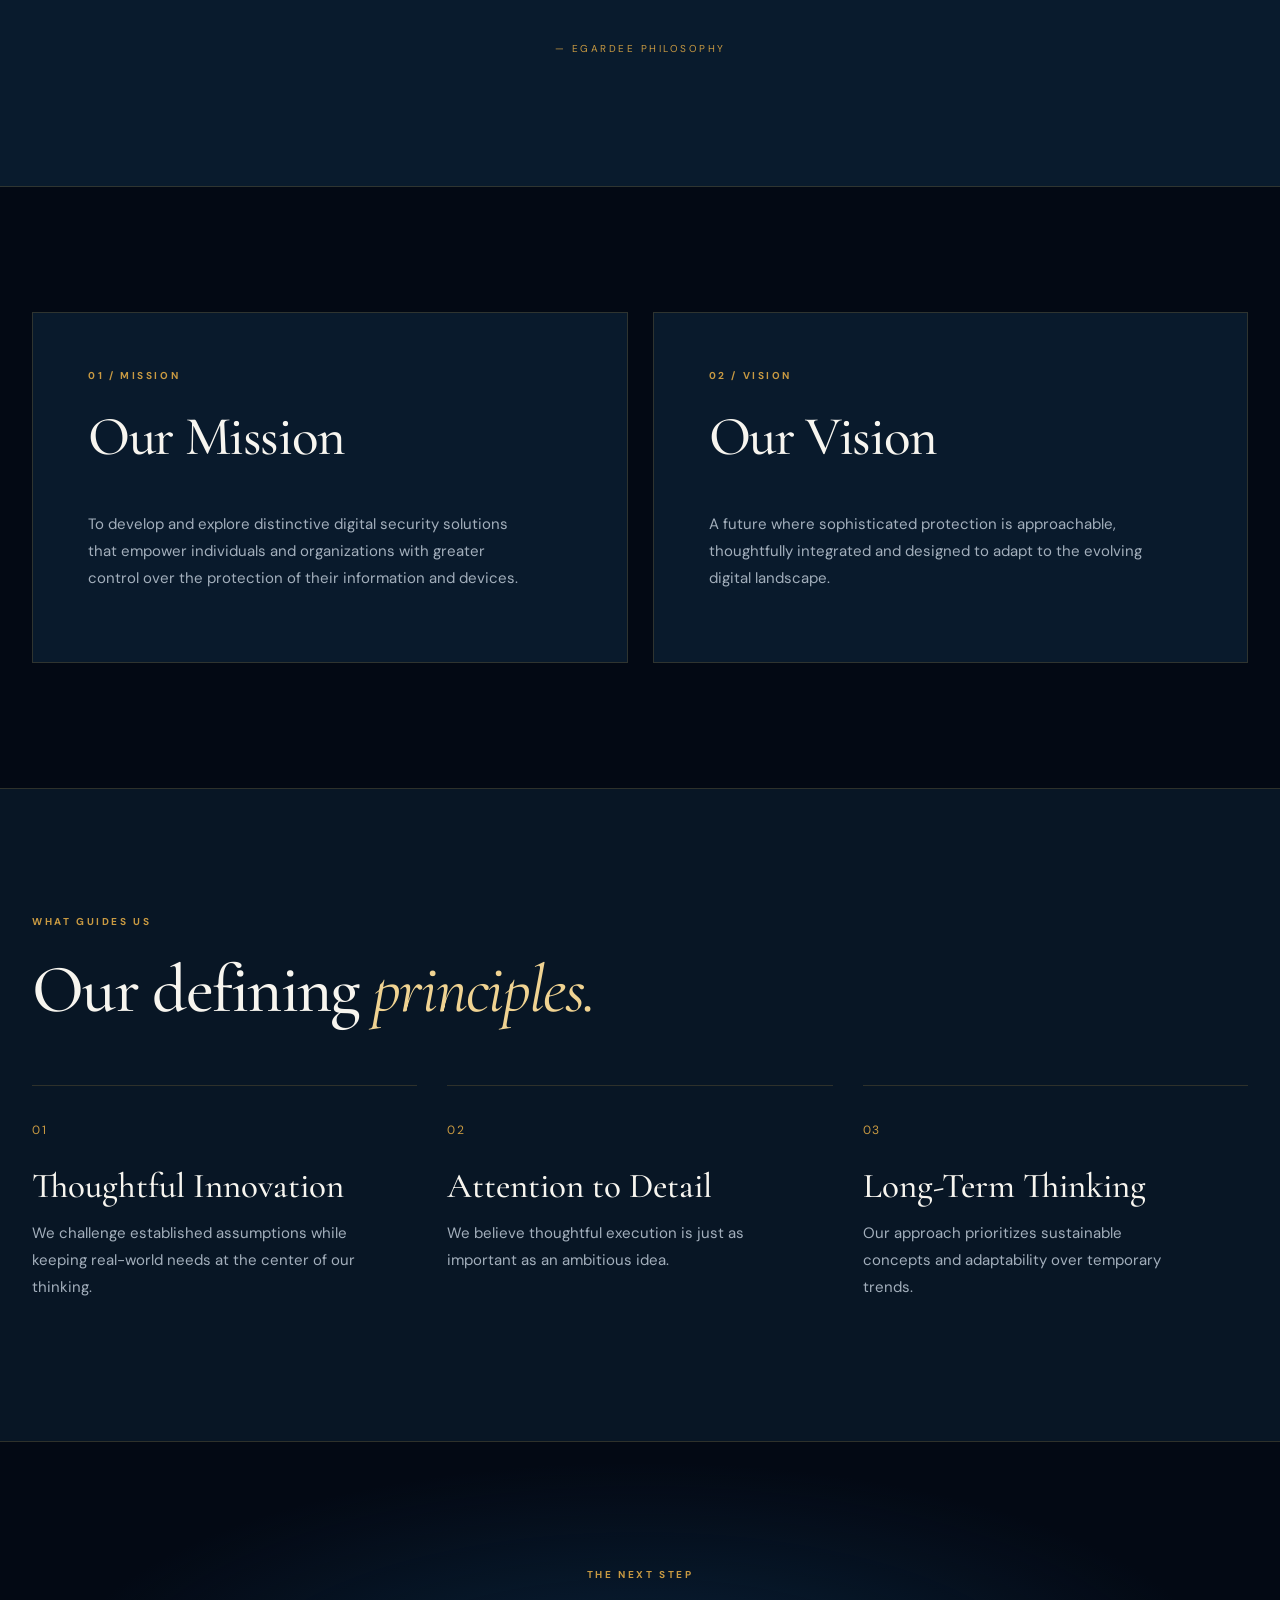
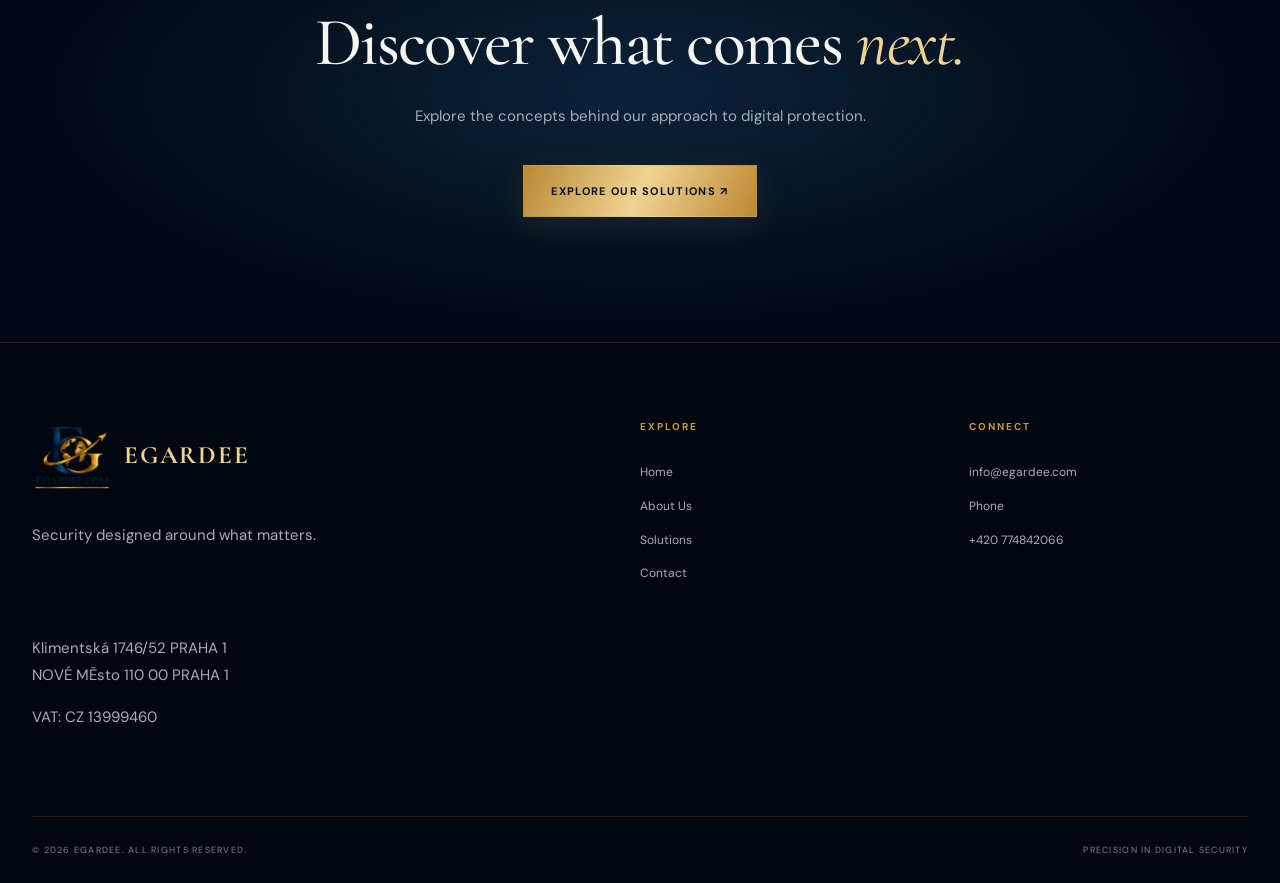
==== commit ea42764e: "telefono aggiunto" ====
--- a/about.html
+++ b/about.html
@@ -154,6 +154,8 @@
       <div class="footer-links">
         <h4 data-i18n="footer.connect">Connect</h4>
         <a href="mailto:info@egardee.com">info@egardee.com</a>
+        <span data-i18n="footer.phone">Phone</span>
+        <a href="tel:+420774842066">+420 774842066</a>
       </div>
       <div>
         <p>Klimentská 1746/52 PRAHA 1 <br> NOVÉ MĚsto 110 00 PRAHA 1</p>
